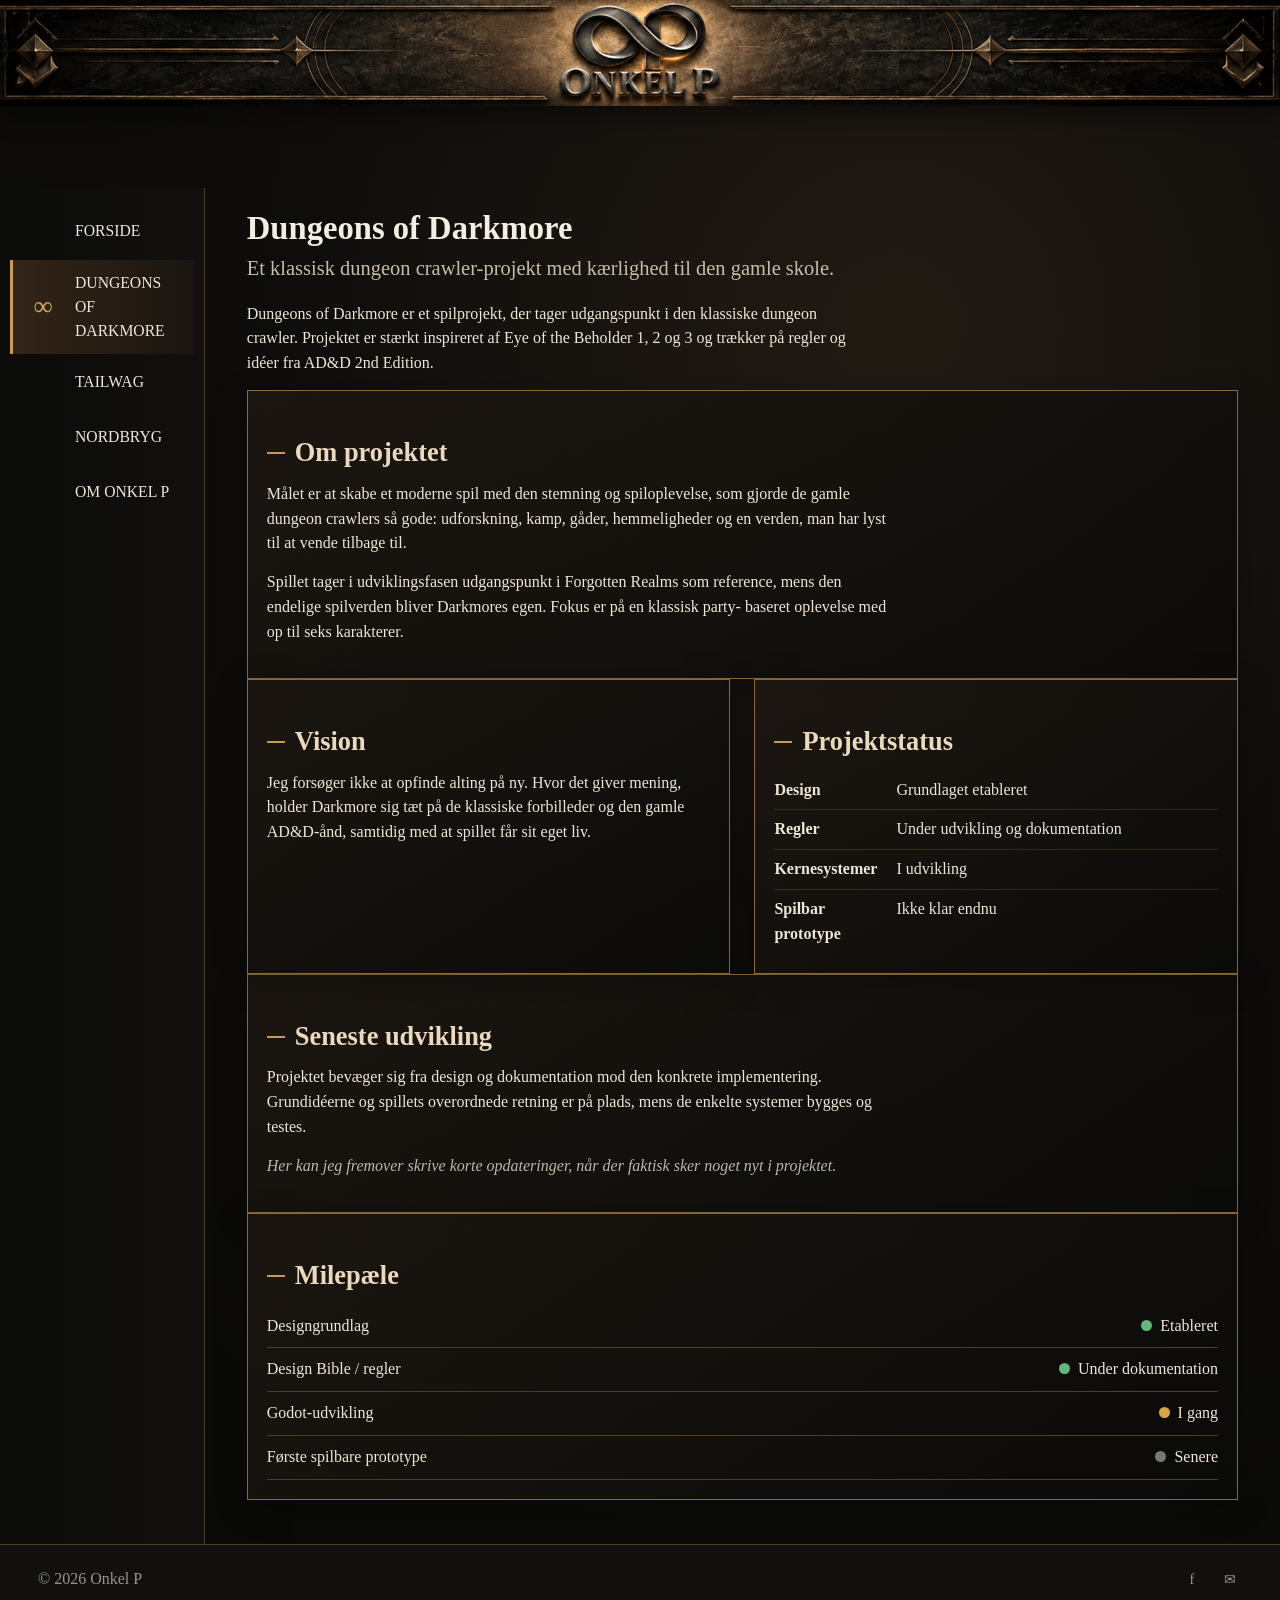
==== darkmore.html @ 39489836 "Add files via upload" ====
<!doctype html>
<html lang="da">
<head>
<meta charset="utf-8">
<meta name="viewport" content="width=device-width, initial-scale=1">
<title>Dungeons of Darkmore | Onkel P</title>
<link rel="stylesheet" href="styles.css">
</head>
<body>
<header class="site-banner"><img src="assets/banner-new.png" alt="Onkel P"></header><div class="site-banner-spacer"></div>
<div class="layout">
<aside class="sidebar"><nav class="nav"><a class="" href="index.html"><span>FORSIDE</span></a><a class="active" href="darkmore.html"><span>DUNGEONS<br>OF DARKMORE</span></a><a class="" href="tailwag.html"><span>TAILWAG</span></a><a class="" href="nordbryg.html"><span>NORDBRYG</span></a><a class="" href="om-onkel-p.html"><span>OM ONKEL P</span></a></nav></aside>
<main class="content">
  <section class="intro">
    <h1>Dungeons of Darkmore</h1>
    <p class="lead">Et klassisk dungeon crawler-projekt med kærlighed til den gamle skole.</p>
    <p>
      Dungeons of Darkmore er et spilprojekt, der tager udgangspunkt i den
      klassiske dungeon crawler. Projektet er stærkt inspireret af Eye of the
      Beholder 1, 2 og 3 og trækker på regler og idéer fra AD&amp;D 2nd Edition.
    </p>
  </section>

  <section class="panel">
    <h2>Om projektet</h2>
    <p>
      Målet er at skabe et moderne spil med den stemning og spiloplevelse,
      som gjorde de gamle dungeon crawlers så gode: udforskning, kamp,
      gåder, hemmeligheder og en verden, man har lyst til at vende tilbage til.
    </p>
    <p>
      Spillet tager i udviklingsfasen udgangspunkt i Forgotten Realms som reference, mens den endelige spilverden bliver Darkmores egen. Fokus er på en klassisk party-
      baseret oplevelse med op til seks karakterer.
    </p>
  </section>

  <div class="two-column">
    <section class="panel">
      <h2>Vision</h2>
      <p>
        Jeg forsøger ikke at opfinde alting på ny. Hvor det giver mening,
        holder Darkmore sig tæt på de klassiske forbilleder og den gamle
        AD&amp;D-ånd, samtidig med at spillet får sit eget liv.
      </p>
    </section>

    <section class="panel">
      <h2>Projektstatus</h2>
      <dl class="status-list">
        <div><dt>Design</dt><dd>Grundlaget etableret</dd></div>
        <div><dt>Regler</dt><dd>Under udvikling og dokumentation</dd></div>
        <div><dt>Kernesystemer</dt><dd>I udvikling</dd></div>
        <div><dt>Spilbar prototype</dt><dd>Ikke klar endnu</dd></div>
      </dl>
    </section>
  </div>

  <section class="panel">
    <h2>Seneste udvikling</h2>
    <p>
      Projektet bevæger sig fra design og dokumentation mod den konkrete
      implementering. Grundidéerne og spillets overordnede retning er på
      plads, mens de enkelte systemer bygges og testes.
    </p>
    <p class="quiet">
      Her kan jeg fremover skrive korte opdateringer, når der faktisk sker
      noget nyt i projektet.
    </p>
  </section>

  <section class="panel">
    <h2>Milepæle</h2>
    <div class="status-row"><span>Designgrundlag</span><span><span class="dot done"></span>Etableret</span></div>
    <div class="status-row"><span>Design Bible / regler</span><span><span class="dot done"></span>Under dokumentation</span></div>
    <div class="status-row"><span>Godot-udvikling</span><span><span class="dot progress"></span>I gang</span></div>
    <div class="status-row"><span>Første spilbare prototype</span><span><span class="dot"></span>Senere</span></div>
  </section>
</main>
</div>
<footer class="footer"><span>© 2026 Onkel P</span><span class="footer-links"><a href="https://www.facebook.com/profile.php?id=61593776207844" target="_blank" rel="noopener" aria-label="Onkel P på Facebook">f</a><a href="mailto:onkel-p@kofoed-lauritsen.dk" aria-label="Send mail til Onkel P">✉</a></span></footer>
<script src="script.js"></script>
</body>
</html>
---- styles.css ----
:root{
  --bg:#0d0c0b;
  --panel:#151311;
  --panel2:#1c1713;
  --line:#8c6838;
  --line-soft:#4e3c25;
  --brass:#c99a52;
  --cream:#eee6d7;
  --muted:#b5aa99;
  --active:#2b2118;
}
*{box-sizing:border-box}
html{scroll-behavior:smooth}
body{
  margin:0;
  background:radial-gradient(circle at 70% 20%, #211a13 0, var(--bg) 42%, #080807 100%);
  color:var(--cream);
  font-family:Georgia,"Times New Roman",serif;
  line-height:1.55;
}
a{color:inherit;text-decoration:none}
.site-banner{
  position:fixed;
  top:0;
  left:0;
  width:100%;
  height:auto;
  z-index:1000;
  background:#090908;
  display:block;
  overflow:hidden;
  box-shadow:0 10px 22px rgba(0,0,0,.45);
}
.site-banner img{
  width:100%;
  height:auto;
  display:block;
}
.layout{display:grid;grid-template-columns:minmax(190px,16vw) 1fr;min-height:calc(100vh - 120px)}
.sidebar{
  border-right:1px solid var(--line-soft);
  background:linear-gradient(90deg,#0b0b0a,#11100f);
  padding:16px 10px;
}
.nav{position:sticky;top:16px}
.nav a{
  display:flex;align-items:center;gap:13px;
  padding:11px 14px;margin:1px 0;
  color:var(--cream);font-size:.98rem;
  transition:background .18s ease, padding-left .18s ease, color .18s ease;
}
.nav a:hover{background:#18140f;padding-left:21px}
.nav a.active{
  background:linear-gradient(90deg,#332518,#1a1510);
  box-shadow:inset 3px 0 0 var(--brass);
}
.marker-slot{
  width:38px;flex:0 0 38px;height:32px;position:relative;
}
.nav-marker{
  position:absolute;
  left:0;
  top:0;
  width:38px;
  height:32px;
  display:grid;
  place-items:center;
  color:#d4a760;
  font-size:27px;
  line-height:1;
  pointer-events:none;
  z-index:5;
  transition:transform .32s cubic-bezier(.2,.8,.2,1);
}
.content{max-width:1400px;width:100%;padding:24px 42px 44px}
.hero-grid{display:grid;grid-template-columns:minmax(0,1.08fr) minmax(0,.92fr);gap:24px;align-items:start}
h1{font-size:clamp(2rem,2.55vw,3.25rem);line-height:1.02;margin:0 0 8px;color:#f3ede2}
h2{font-size:1.65rem;margin:22px 0 9px;color:#ead9bc}
h2::before{content:"";display:inline-block;width:18px;border-top:2px solid var(--brass);margin:0 10px 7px 0}
h3{font-size:1.3rem;color:#e6c88f}
.lead{font-size:1.28rem;color:#c8bda9;margin:0 0 17px}
p{max-width:78ch;margin-top:0;margin-bottom:14px}
.panel{
  border:1px solid var(--line);
  background:linear-gradient(145deg,rgba(30,24,18,.82),rgba(10,10,9,.86));
  padding:19px;
  box-shadow:0 8px 30px rgba(0,0,0,.25);
}
.photo{width:100%;display:block;border:1px solid var(--line);max-height:410px;object-fit:cover}
.info-grid{display:grid;grid-template-columns:repeat(3,1fr);gap:16px;margin-top:24px}
.card{border:1px solid var(--line-soft);padding:20px;background:#11100e}
.card strong{display:block;color:#e4c38b;margin-bottom:7px}
.list{margin:0;padding:0;list-style:none;border:1px solid var(--line)}
.list li{border-bottom:1px solid var(--line-soft)}
.list li:last-child{border-bottom:0}
.list a{display:flex;justify-content:space-between;gap:20px;padding:14px 18px}
.list a:hover,.list a.selected{background:linear-gradient(90deg,#2b2118,#17120e)}
.beer-layout{display:grid;grid-template-columns:.8fr 1.2fr;gap:24px}
.label-placeholder{
  min-height:260px;border:1px solid #776448;
  display:grid;place-items:center;text-align:center;
  background:radial-gradient(circle,#25211d,#11100e 70%);
  color:#b9ad9a;padding:25px;
}
.status{margin-top:22px}
.status-row{display:grid;grid-template-columns:1fr auto;gap:20px;padding:9px 0;border-bottom:1px solid var(--line-soft)}
.dot{display:inline-block;width:11px;height:11px;border-radius:50%;background:#777;margin-right:8px}
.dot.done{background:#62b77a}.dot.progress{background:#d7a83f}
.quote{font-size:1.45rem;color:#d6c2a2;text-align:center;padding:22px;border-top:1px solid var(--line-soft);border-bottom:1px solid var(--line-soft);margin:28px 0}
.footer{border-top:1px solid var(--line-soft);padding:22px 38px;display:flex;justify-content:space-between;align-items:center;color:#9e9487;background:#11100f}
.footer-links{display:flex;align-items:center;gap:14px}
.footer-links a{display:inline-flex;align-items:center;justify-content:center;width:24px;height:24px;color:#9e9487;text-decoration:none;border:1px solid transparent;font-size:.9rem}
.footer-links a:hover{color:#e4c38b;border-color:var(--line-soft);background:rgba(184,137,61,.08)}
@media(max-width:900px){
  .layout{grid-template-columns:1fr}
  .sidebar{border-right:0;border-bottom:1px solid var(--line-soft);padding:8px 10px;background:linear-gradient(180deg,#11100f,#0b0b0a)}
  .nav{position:relative;display:block}
  .nav a{white-space:normal;padding:10px 14px;margin:1px 0}
  .nav a:hover{padding-left:21px}
  .marker-slot{width:34px;flex-basis:34px;height:30px}
  .nav-marker{width:34px;height:30px;font-size:23px}
  
  .content{padding:30px 22px 55px}
  .hero-grid,.beer-layout{grid-template-columns:1fr}
  .info-grid{grid-template-columns:1fr}
}
@media(max-width:520px){
  .nav a{font-size:.9rem;gap:7px}
  .nav-marker{font-size:21px}
  .content{padding:24px 16px 45px}
  .footer{padding:18px 16px;display:flex;gap:12px}.footer-links{margin-left:auto}
}

.site-banner-spacer{
  width:100%;
  aspect-ratio:2048 / 300;
}

/* Nordbryg */
.intro-panel{border:1px solid var(--line-soft);background:rgba(18,15,12,.72);padding:20px 22px;margin:4px 0 26px;}
.intro-panel p:last-child{margin-bottom:0}
.beer-section{display:grid;grid-template-columns:minmax(220px,.58fr) minmax(0,1.42fr);gap:24px;align-items:start}
.beer-list-column h2{margin-top:0}
.muted-intro{color:var(--muted);font-size:.96rem;margin-bottom:14px}
.beer-detail{min-height:390px}
.beer-detail h2{margin-top:0}
.beer-facts p{margin-bottom:9px}
.beer-facts hr{border:0;border-top:1px solid var(--line-soft);margin:16px 0}
.recipe-card{margin-top:20px;border:1px solid var(--line-soft);background:#11100e;padding:17px 19px;display:flex;gap:14px;align-items:baseline}
.recipe-card strong{color:#e4c38b;white-space:nowrap}
.recipe-card span{color:var(--muted)}
.future-note{margin-top:26px;border-top:1px solid var(--line-soft);padding-top:6px}
.future-note h2{margin-bottom:8px}
.future-note p{color:var(--muted)}
@media(max-width:900px){.beer-section{grid-template-columns:1fr}.beer-detail{min-height:0}}
@media(max-width:520px){.recipe-card{display:block}.recipe-card strong{display:block;margin-bottom:7px}}

/* TailWag 2.3 */
.status-list { margin: 0; }
.status-list div { display: grid; grid-template-columns: 110px 1fr; gap: 12px; padding: 7px 0; border-bottom: 1px solid rgba(184,137,61,.22); }
.status-list div:last-child { border-bottom: 0; }
.status-list dt { font-weight: 700; }
.status-list dd { margin: 0; }
.feature-list { margin: 0; padding-left: 1.25rem; }
.feature-list li { margin: .55rem 0; }
.quiet { opacity: .78; font-style: italic; }
.two-column { display: grid; grid-template-columns: 1fr 1fr; gap: 24px; }
@media (max-width: 900px) { .two-column { grid-template-columns: 1fr; } }
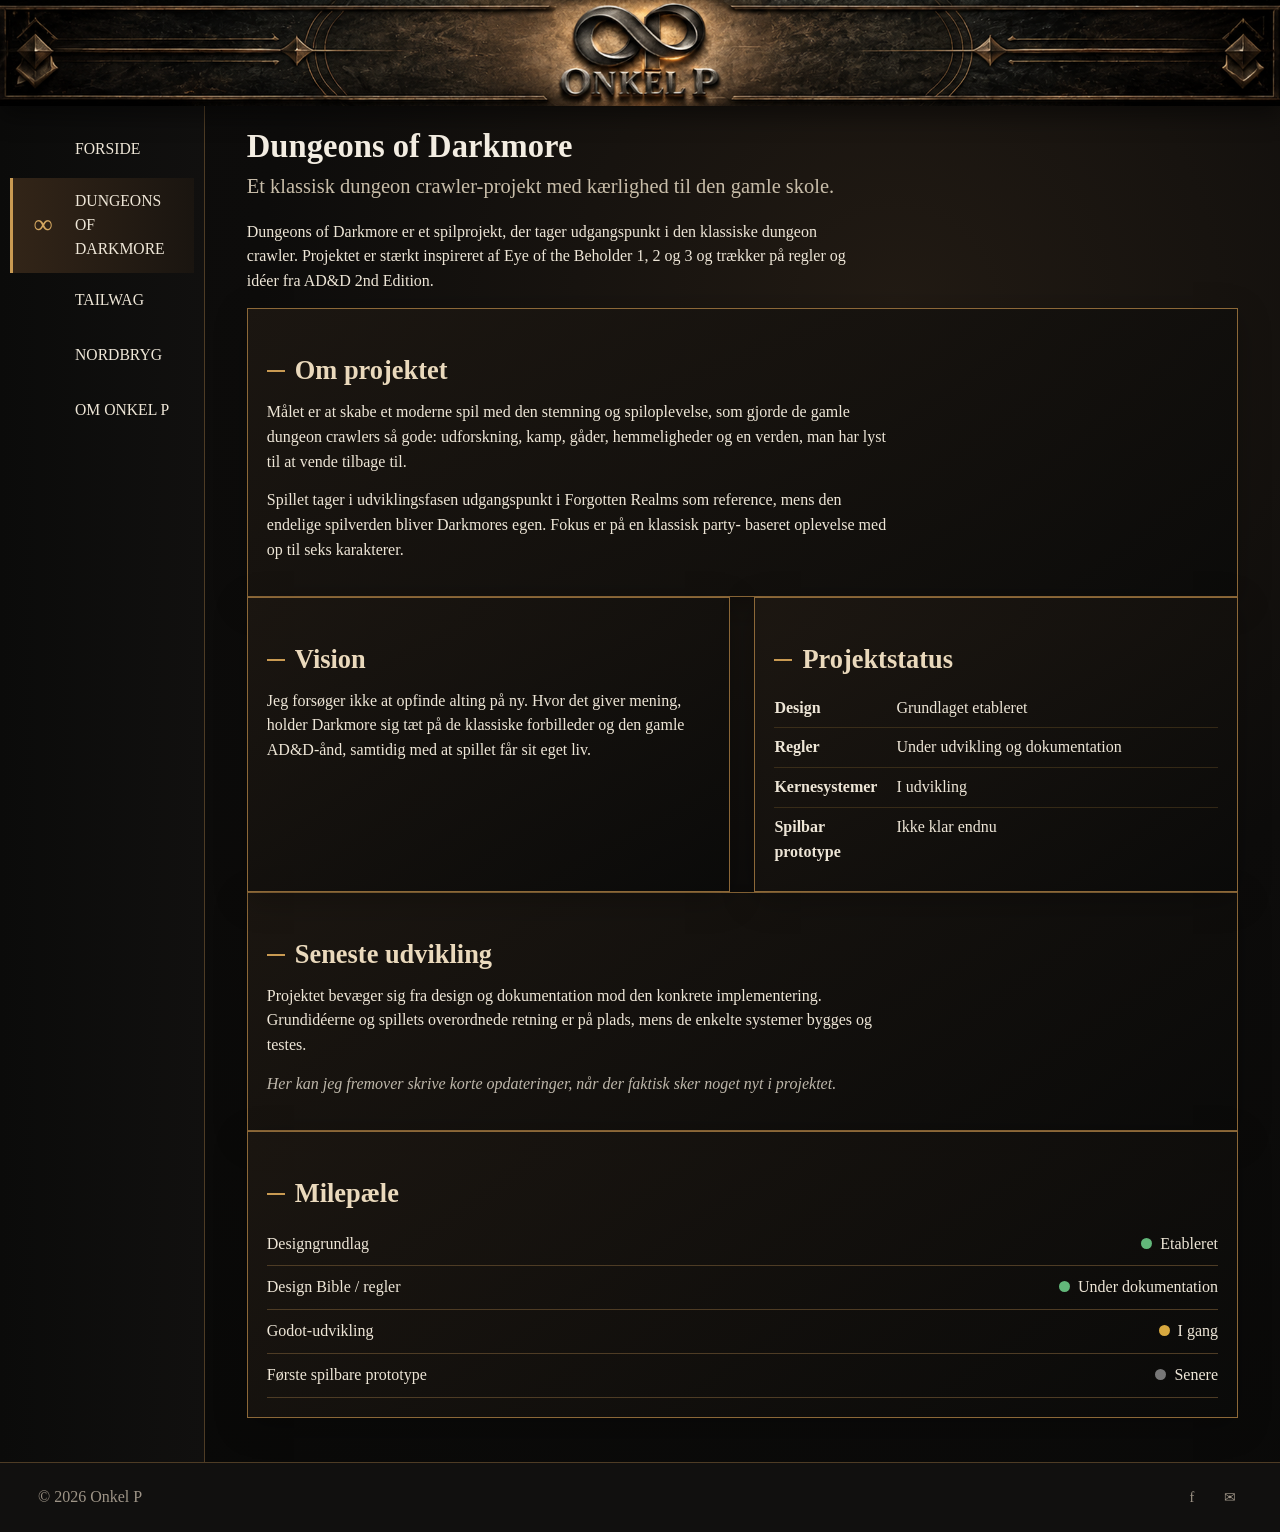
==== commit 38fe2e1c: "Add files via upload" ====
--- a/darkmore.html
+++ b/darkmore.html
@@ -9,7 +9,7 @@
 <body>
 <header class="site-banner"><img src="assets/banner-new.png" alt="Onkel P"></header><div class="site-banner-spacer"></div>
 <div class="layout">
-<aside class="sidebar"><nav class="nav"><a class="" href="index.html"><span>FORSIDE</span></a><a class="active" href="darkmore.html"><span>DUNGEONS<br>OF DARKMORE</span></a><a class="" href="tailwag.html"><span>TAILWAG</span></a><a class="" href="nordbryg.html"><span>NORDBRYG</span></a><a class="" href="om-onkel-p.html"><span>OM ONKEL P</span></a></nav></aside>
+<aside class="sidebar"><nav class="nav"><a class="" href="index.html"><span>FORSIDE</span></a><a class="active" aria-current="page" href="darkmore.html"><span>DUNGEONS<br>OF DARKMORE</span></a><a class="" href="tailwag.html"><span>TAILWAG</span></a><a class="" href="nordbryg.html"><span>NORDBRYG</span></a><a class="" href="om-onkel-p.html"><span>OM ONKEL P</span></a></nav></aside>
 <main class="content">
   <section class="intro">
     <h1>Dungeons of Darkmore</h1>
--- a/styles.css
+++ b/styles.css
@@ -134,7 +134,7 @@
 
 .site-banner-spacer{
   width:100%;
-  aspect-ratio:2048 / 300;
+  aspect-ratio:2048 / 169;
 }
 
 /* Nordbryg */
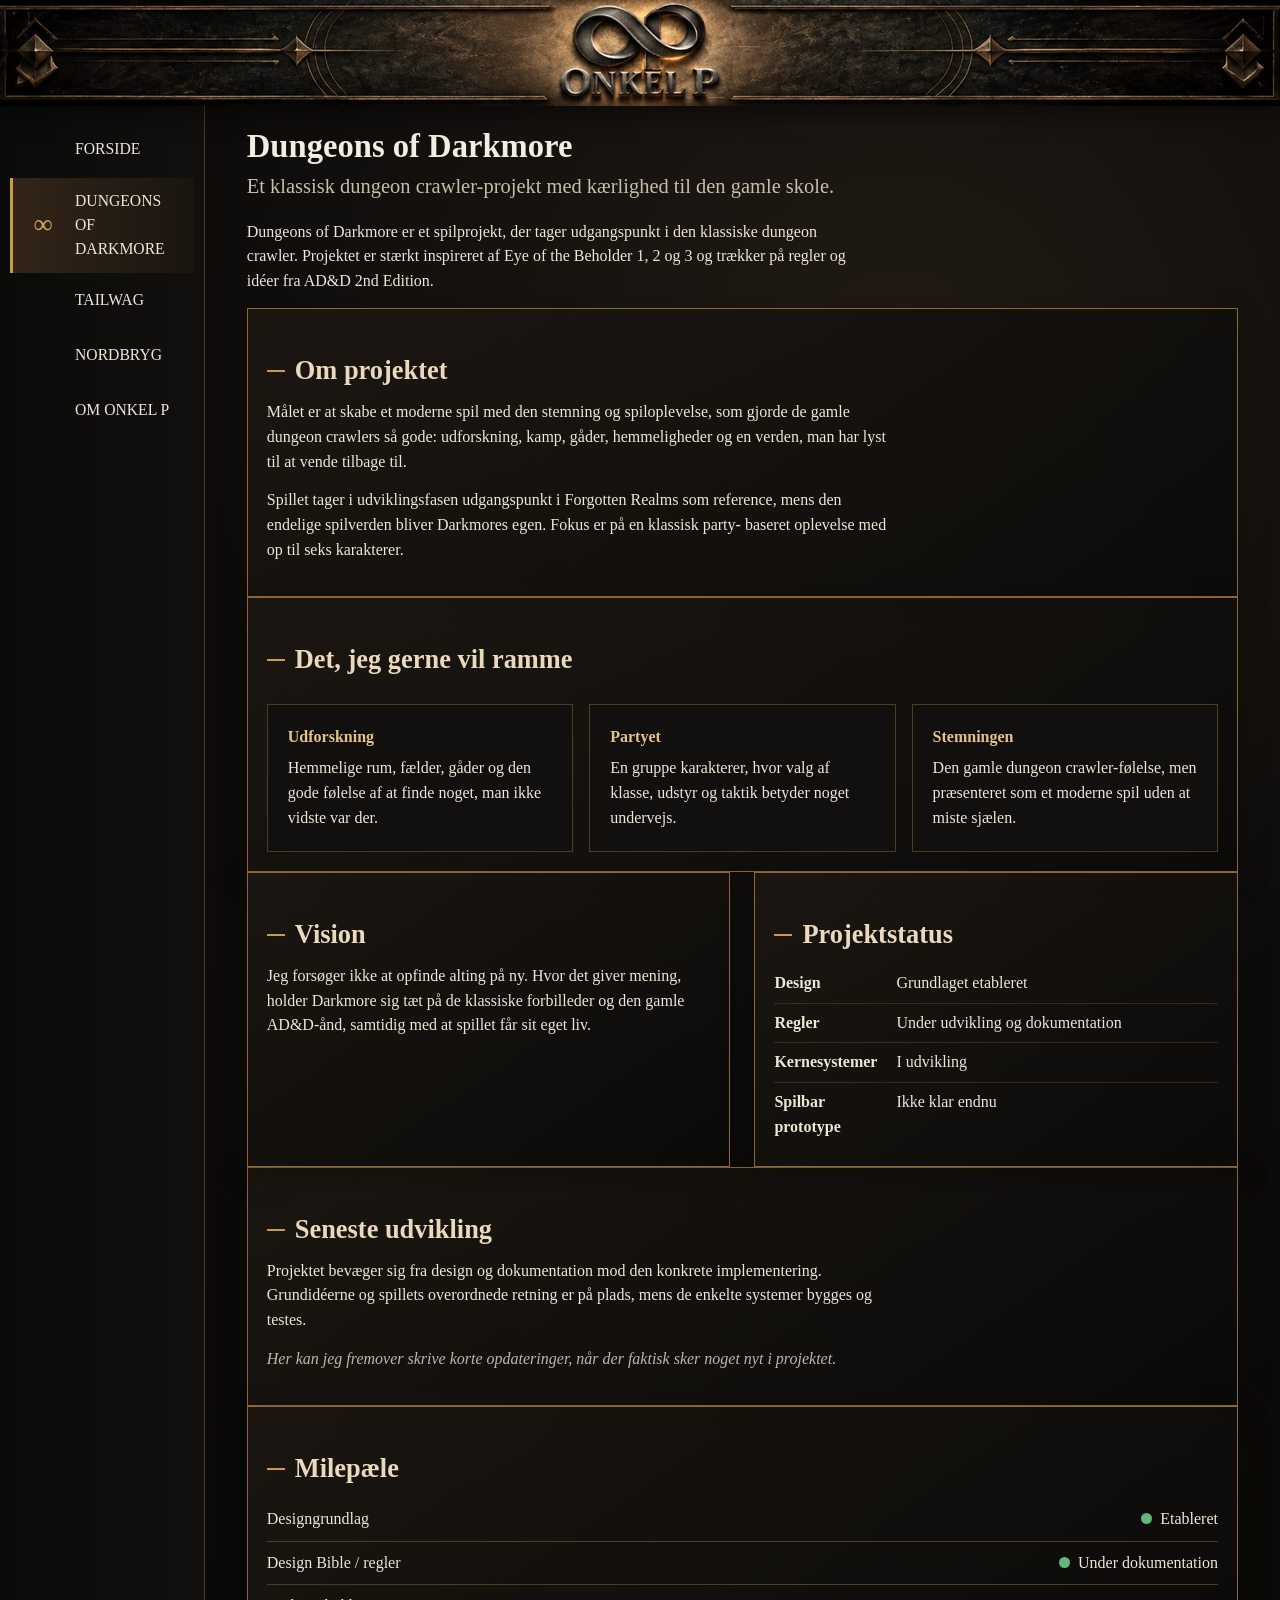
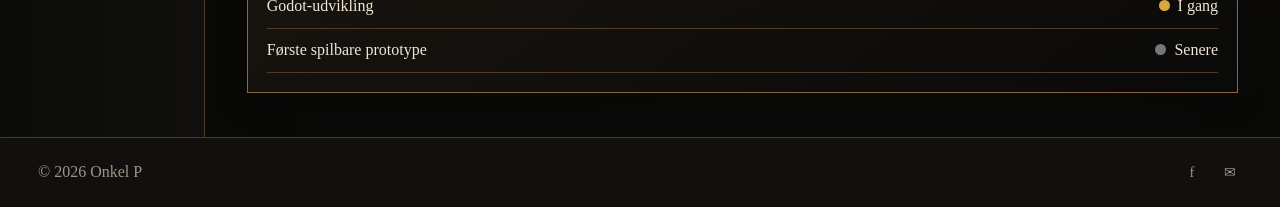
==== commit 0095818f: "Add files via upload" ====
--- a/darkmore.html
+++ b/darkmore.html
@@ -4,6 +4,25 @@
 <meta charset="utf-8">
 <meta name="viewport" content="width=device-width, initial-scale=1">
 <title>Dungeons of Darkmore | Onkel P</title>
+<meta name="description" content="Et klassisk dungeon crawler-projekt stærkt inspireret af Eye of the Beholder og AD&D 2nd Edition.">
+<meta name="robots" content="index, follow">
+<meta name="theme-color" content="#0d0c0b">
+<link rel="canonical" href="https://lordranagar.github.io/Onkel-P/darkmore.html">
+<link rel="icon" href="assets/favicon.ico" sizes="any">
+<link rel="icon" type="image/png" href="assets/favicon.png">
+<link rel="apple-touch-icon" href="assets/apple-touch-icon.png">
+<meta property="og:type" content="website">
+<meta property="og:site_name" content="Onkel P">
+<meta property="og:locale" content="da_DK">
+<meta property="og:title" content="Dungeons of Darkmore | Onkel P">
+<meta property="og:description" content="Et klassisk dungeon crawler-projekt stærkt inspireret af Eye of the Beholder og AD&D 2nd Edition.">
+<meta property="og:url" content="https://lordranagar.github.io/Onkel-P/darkmore.html">
+<meta property="og:image" content="https://lordranagar.github.io/Onkel-P/assets/banner-new.png">
+<meta property="og:image:alt" content="Onkel P">
+<meta name="twitter:card" content="summary_large_image">
+<meta name="twitter:title" content="Dungeons of Darkmore | Onkel P">
+<meta name="twitter:description" content="Et klassisk dungeon crawler-projekt stærkt inspireret af Eye of the Beholder og AD&D 2nd Edition.">
+<meta name="twitter:image" content="https://lordranagar.github.io/Onkel-P/assets/banner-new.png">
 <link rel="stylesheet" href="styles.css">
 </head>
 <body>
@@ -32,6 +51,24 @@
       Spillet tager i udviklingsfasen udgangspunkt i Forgotten Realms som reference, mens den endelige spilverden bliver Darkmores egen. Fokus er på en klassisk party-
       baseret oplevelse med op til seks karakterer.
     </p>
+  </section>
+
+  <section class="panel">
+    <h2>Det, jeg gerne vil ramme</h2>
+    <div class="info-grid">
+      <div class="card">
+        <strong>Udforskning</strong>
+        Hemmelige rum, fælder, gåder og den gode følelse af at finde noget, man ikke vidste var der.
+      </div>
+      <div class="card">
+        <strong>Partyet</strong>
+        En gruppe karakterer, hvor valg af klasse, udstyr og taktik betyder noget undervejs.
+      </div>
+      <div class="card">
+        <strong>Stemningen</strong>
+        Den gamle dungeon crawler-følelse, men præsenteret som et moderne spil uden at miste sjælen.
+      </div>
+    </div>
   </section>
 
   <div class="two-column">
--- a/styles.css
+++ b/styles.css
@@ -167,3 +167,20 @@
 .quiet { opacity: .78; font-style: italic; }
 .two-column { display: grid; grid-template-columns: 1fr 1fr; gap: 24px; }
 @media (max-width: 900px) { .two-column { grid-template-columns: 1fr; } }
+
+/* Onkel P 2.7.3 - small personal homepage note */
+.home-note{
+  margin-top:24px;
+  border-top:1px solid var(--line-soft);
+  padding-top:18px;
+}
+.home-note-inner{
+  max-width:900px;
+}
+.home-note h2{
+  margin:0 0 8px;
+}
+.home-note p{
+  color:var(--muted);
+  margin-bottom:0;
+}
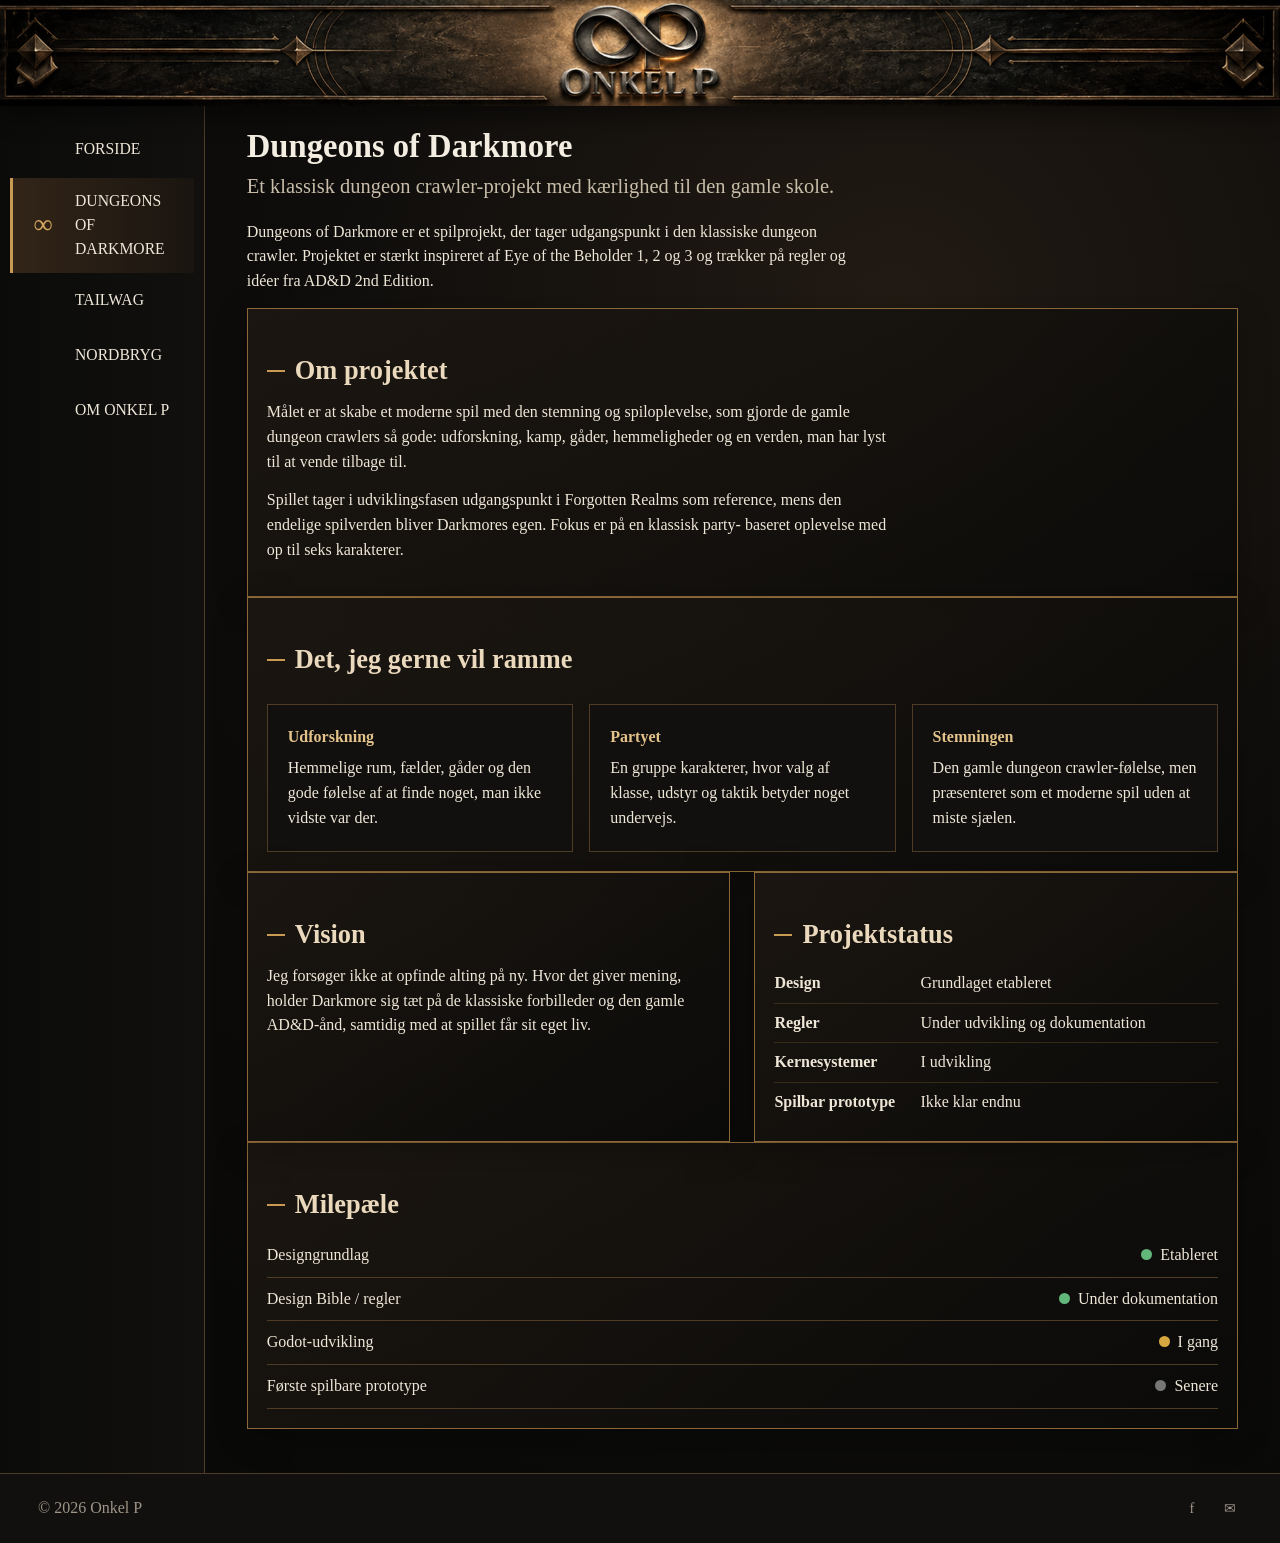
==== commit fa6c9119: "Add files via upload" ====
--- a/darkmore.html
+++ b/darkmore.html
@@ -93,19 +93,6 @@
   </div>
 
   <section class="panel">
-    <h2>Seneste udvikling</h2>
-    <p>
-      Projektet bevæger sig fra design og dokumentation mod den konkrete
-      implementering. Grundidéerne og spillets overordnede retning er på
-      plads, mens de enkelte systemer bygges og testes.
-    </p>
-    <p class="quiet">
-      Her kan jeg fremover skrive korte opdateringer, når der faktisk sker
-      noget nyt i projektet.
-    </p>
-  </section>
-
-  <section class="panel">
     <h2>Milepæle</h2>
     <div class="status-row"><span>Designgrundlag</span><span><span class="dot done"></span>Etableret</span></div>
     <div class="status-row"><span>Design Bible / regler</span><span><span class="dot done"></span>Under dokumentation</span></div>
--- a/styles.css
+++ b/styles.css
@@ -158,7 +158,7 @@
 
 /* TailWag 2.3 */
 .status-list { margin: 0; }
-.status-list div { display: grid; grid-template-columns: 110px 1fr; gap: 12px; padding: 7px 0; border-bottom: 1px solid rgba(184,137,61,.22); }
+.status-list div { display: grid; grid-template-columns: 130px minmax(0, 1fr); gap: 16px; padding: 7px 0; border-bottom: 1px solid rgba(184,137,61,.22); }
 .status-list div:last-child { border-bottom: 0; }
 .status-list dt { font-weight: 700; }
 .status-list dd { margin: 0; }
@@ -184,3 +184,57 @@
   color:var(--muted);
   margin-bottom:0;
 }
+
+/* Onkel P 2.7.6 - Nordbryg selection label */
+.beer-selection-label{
+  margin:0 0 10px;
+  color:var(--muted);
+  font-size:.92rem;
+}
+.beer-selection-label strong{
+  color:var(--cream);
+}
+
+/* Onkel P 2.7.7 - Om Onkel P */
+.personal-lead{
+  border:1px solid var(--line-soft);
+  background:rgba(18,15,12,.72);
+  padding:13px 17px;
+  display:inline-block;
+  margin-bottom:20px;
+}
+.about-photo-column .photo{
+  max-height:520px;
+}
+.photo-caption{
+  color:var(--muted);
+  font-size:.9rem;
+  margin:7px 0 18px;
+  text-align:center;
+}
+.about-text-column .quote{
+  margin-bottom:0;
+}
+.my-things-grid{
+  margin-top:18px;
+}
+.card-link{
+  display:block;
+  color:var(--muted);
+  text-decoration:none;
+  transition:background .18s ease,border-color .18s ease,color .18s ease,transform .18s ease;
+}
+.card-link:hover{
+  color:var(--cream);
+  background:#211a14;
+  border-color:var(--line);
+  transform:translateY(-1px);
+}
+.card-link strong{
+  display:block;
+  color:var(--cream);
+  margin-bottom:7px;
+}
+@media(max-width:900px){
+  .about-photo-column{order:-1}
+}
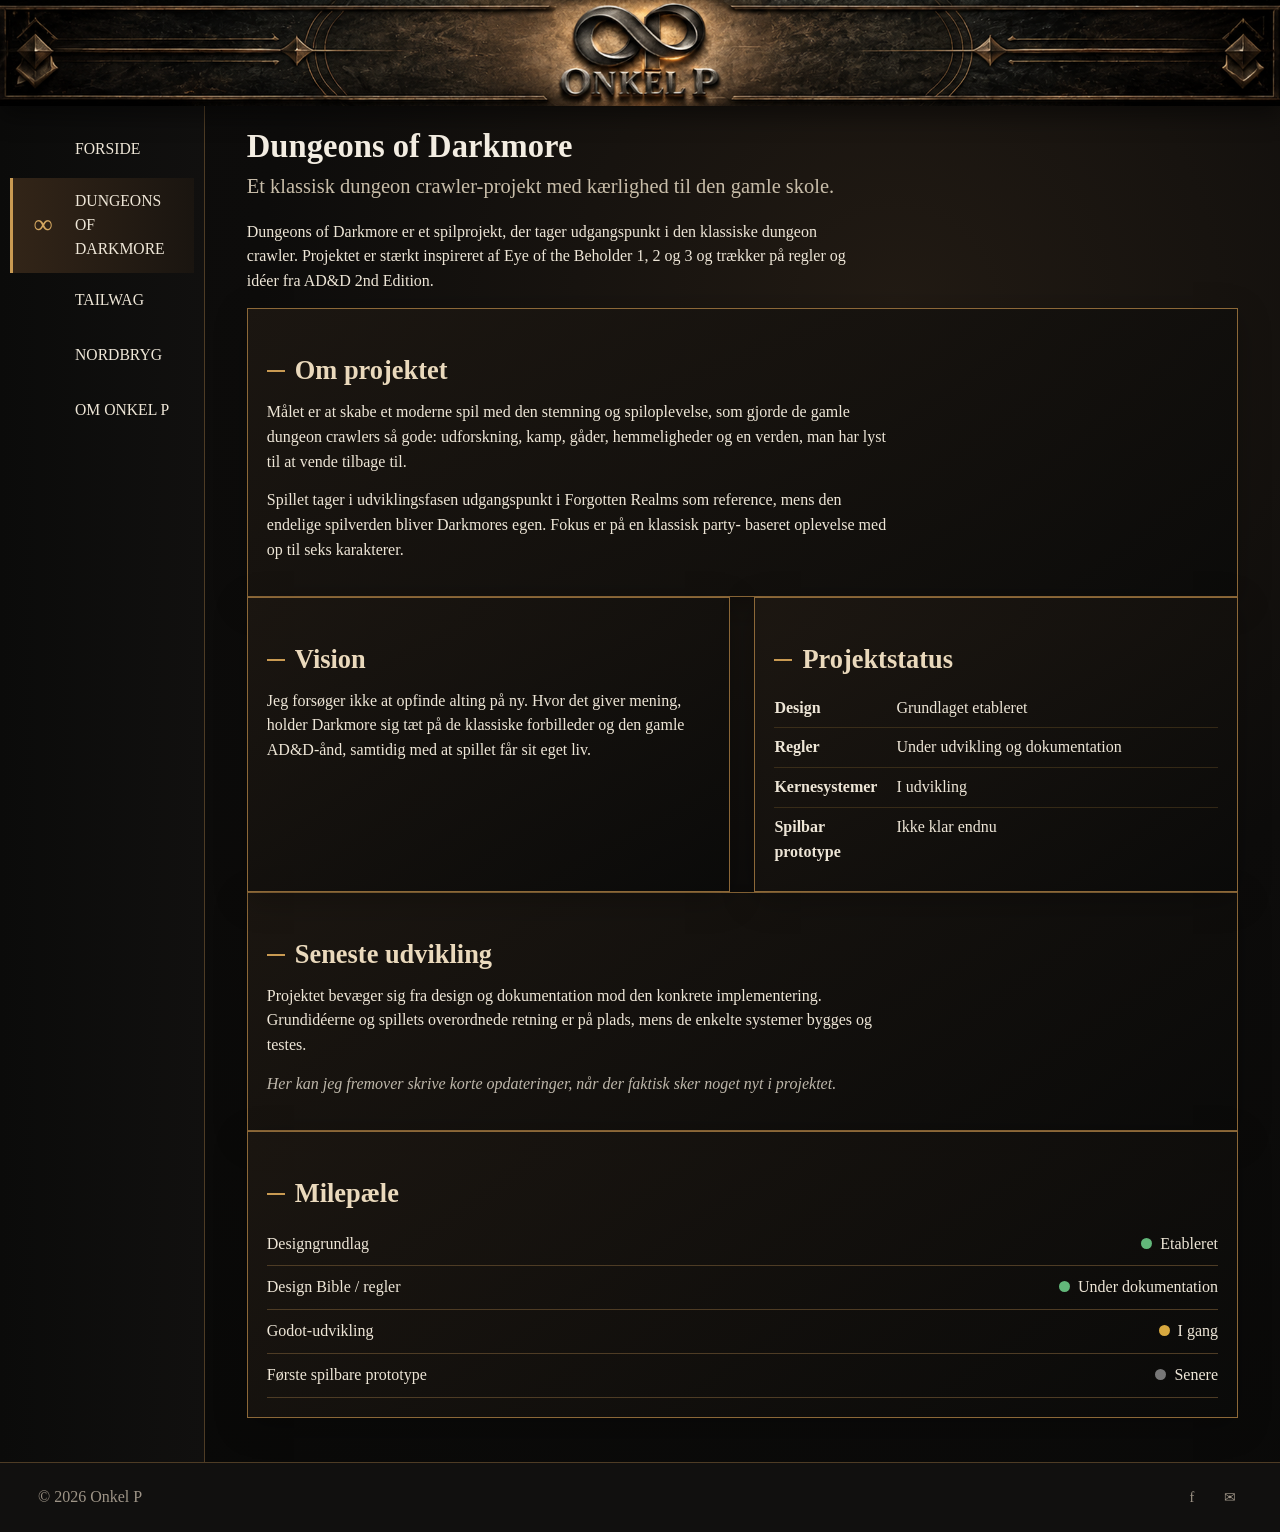
==== commit a3000bd8: "Add files via upload" ====
--- a/darkmore.html
+++ b/darkmore.html
@@ -4,25 +4,6 @@
 <meta charset="utf-8">
 <meta name="viewport" content="width=device-width, initial-scale=1">
 <title>Dungeons of Darkmore | Onkel P</title>
-<meta name="description" content="Et klassisk dungeon crawler-projekt stærkt inspireret af Eye of the Beholder og AD&D 2nd Edition.">
-<meta name="robots" content="index, follow">
-<meta name="theme-color" content="#0d0c0b">
-<link rel="canonical" href="https://lordranagar.github.io/Onkel-P/darkmore.html">
-<link rel="icon" href="assets/favicon.ico" sizes="any">
-<link rel="icon" type="image/png" href="assets/favicon.png">
-<link rel="apple-touch-icon" href="assets/apple-touch-icon.png">
-<meta property="og:type" content="website">
-<meta property="og:site_name" content="Onkel P">
-<meta property="og:locale" content="da_DK">
-<meta property="og:title" content="Dungeons of Darkmore | Onkel P">
-<meta property="og:description" content="Et klassisk dungeon crawler-projekt stærkt inspireret af Eye of the Beholder og AD&D 2nd Edition.">
-<meta property="og:url" content="https://lordranagar.github.io/Onkel-P/darkmore.html">
-<meta property="og:image" content="https://lordranagar.github.io/Onkel-P/assets/banner-new.png">
-<meta property="og:image:alt" content="Onkel P">
-<meta name="twitter:card" content="summary_large_image">
-<meta name="twitter:title" content="Dungeons of Darkmore | Onkel P">
-<meta name="twitter:description" content="Et klassisk dungeon crawler-projekt stærkt inspireret af Eye of the Beholder og AD&D 2nd Edition.">
-<meta name="twitter:image" content="https://lordranagar.github.io/Onkel-P/assets/banner-new.png">
 <link rel="stylesheet" href="styles.css">
 </head>
 <body>
@@ -53,24 +34,6 @@
     </p>
   </section>
 
-  <section class="panel">
-    <h2>Det, jeg gerne vil ramme</h2>
-    <div class="info-grid">
-      <div class="card">
-        <strong>Udforskning</strong>
-        Hemmelige rum, fælder, gåder og den gode følelse af at finde noget, man ikke vidste var der.
-      </div>
-      <div class="card">
-        <strong>Partyet</strong>
-        En gruppe karakterer, hvor valg af klasse, udstyr og taktik betyder noget undervejs.
-      </div>
-      <div class="card">
-        <strong>Stemningen</strong>
-        Den gamle dungeon crawler-følelse, men præsenteret som et moderne spil uden at miste sjælen.
-      </div>
-    </div>
-  </section>
-
   <div class="two-column">
     <section class="panel">
       <h2>Vision</h2>
@@ -93,6 +56,19 @@
   </div>
 
   <section class="panel">
+    <h2>Seneste udvikling</h2>
+    <p>
+      Projektet bevæger sig fra design og dokumentation mod den konkrete
+      implementering. Grundidéerne og spillets overordnede retning er på
+      plads, mens de enkelte systemer bygges og testes.
+    </p>
+    <p class="quiet">
+      Her kan jeg fremover skrive korte opdateringer, når der faktisk sker
+      noget nyt i projektet.
+    </p>
+  </section>
+
+  <section class="panel">
     <h2>Milepæle</h2>
     <div class="status-row"><span>Designgrundlag</span><span><span class="dot done"></span>Etableret</span></div>
     <div class="status-row"><span>Design Bible / regler</span><span><span class="dot done"></span>Under dokumentation</span></div>
--- a/styles.css
+++ b/styles.css
@@ -158,7 +158,7 @@
 
 /* TailWag 2.3 */
 .status-list { margin: 0; }
-.status-list div { display: grid; grid-template-columns: 130px minmax(0, 1fr); gap: 16px; padding: 7px 0; border-bottom: 1px solid rgba(184,137,61,.22); }
+.status-list div { display: grid; grid-template-columns: 110px 1fr; gap: 12px; padding: 7px 0; border-bottom: 1px solid rgba(184,137,61,.22); }
 .status-list div:last-child { border-bottom: 0; }
 .status-list dt { font-weight: 700; }
 .status-list dd { margin: 0; }
@@ -168,73 +168,16 @@
 .two-column { display: grid; grid-template-columns: 1fr 1fr; gap: 24px; }
 @media (max-width: 900px) { .two-column { grid-template-columns: 1fr; } }
 
-/* Onkel P 2.7.3 - small personal homepage note */
-.home-note{
-  margin-top:24px;
-  border-top:1px solid var(--line-soft);
-  padding-top:18px;
-}
-.home-note-inner{
-  max-width:900px;
-}
-.home-note h2{
-  margin:0 0 8px;
-}
-.home-note p{
-  color:var(--muted);
-  margin-bottom:0;
-}
-
-/* Onkel P 2.7.6 - Nordbryg selection label */
-.beer-selection-label{
-  margin:0 0 10px;
-  color:var(--muted);
-  font-size:.92rem;
-}
-.beer-selection-label strong{
-  color:var(--cream);
-}
-
-/* Onkel P 2.7.7 - Om Onkel P */
-.personal-lead{
-  border:1px solid var(--line-soft);
-  background:rgba(18,15,12,.72);
-  padding:13px 17px;
-  display:inline-block;
-  margin-bottom:20px;
-}
-.about-photo-column .photo{
-  max-height:520px;
-}
-.photo-caption{
-  color:var(--muted);
-  font-size:.9rem;
-  margin:7px 0 18px;
-  text-align:center;
-}
-.about-text-column .quote{
-  margin-bottom:0;
-}
-.my-things-grid{
-  margin-top:18px;
-}
-.card-link{
-  display:block;
-  color:var(--muted);
-  text-decoration:none;
-  transition:background .18s ease,border-color .18s ease,color .18s ease,transform .18s ease;
-}
-.card-link:hover{
-  color:var(--cream);
-  background:#211a14;
-  border-color:var(--line);
-  transform:translateY(-1px);
-}
-.card-link strong{
-  display:block;
-  color:var(--cream);
-  margin-bottom:7px;
-}
-@media(max-width:900px){
-  .about-photo-column{order:-1}
-}
+/* Nordbryg beer showcase */
+.beer-showcase{display:grid;grid-template-columns:minmax(220px,.58fr) minmax(0,1.42fr);gap:24px;align-items:start;margin-top:28px}
+.beer-showcase-copy h2{margin-top:0}
+.single-beer-list{margin-top:20px}
+.beer-list a{display:flex;justify-content:space-between;align-items:center;padding:14px 16px;border:1px solid var(--line-soft);border-bottom:0;background:#11100e;color:var(--cream);text-decoration:none;transition:background .18s ease,padding-left .18s ease}
+.beer-list a:last-child{border-bottom:1px solid var(--line-soft)}
+.beer-list a:hover,.beer-list a.selected{background:linear-gradient(90deg,#2a2017,#17120f);padding-left:20px}
+.beer-style{margin-top:-8px;color:#d8bf98;font-style:italic}
+.beer-label-wrap{display:flex;align-items:center;justify-content:center;min-height:520px;border:1px solid var(--line-soft);background:#11100e;padding:18px}
+.beer-label-wrap img{display:block;width:min(100%,360px);height:auto;filter:drop-shadow(0 14px 18px rgba(0,0,0,.55))}
+.recipe-link-card a{color:#d8bf98;text-decoration:none}
+.recipe-link-card a:hover{text-decoration:underline;color:#e4c38b}
+@media(max-width:900px){.beer-showcase{grid-template-columns:1fr}.beer-label-wrap{min-height:0}.beer-label-wrap img{width:min(100%,420px)}}
